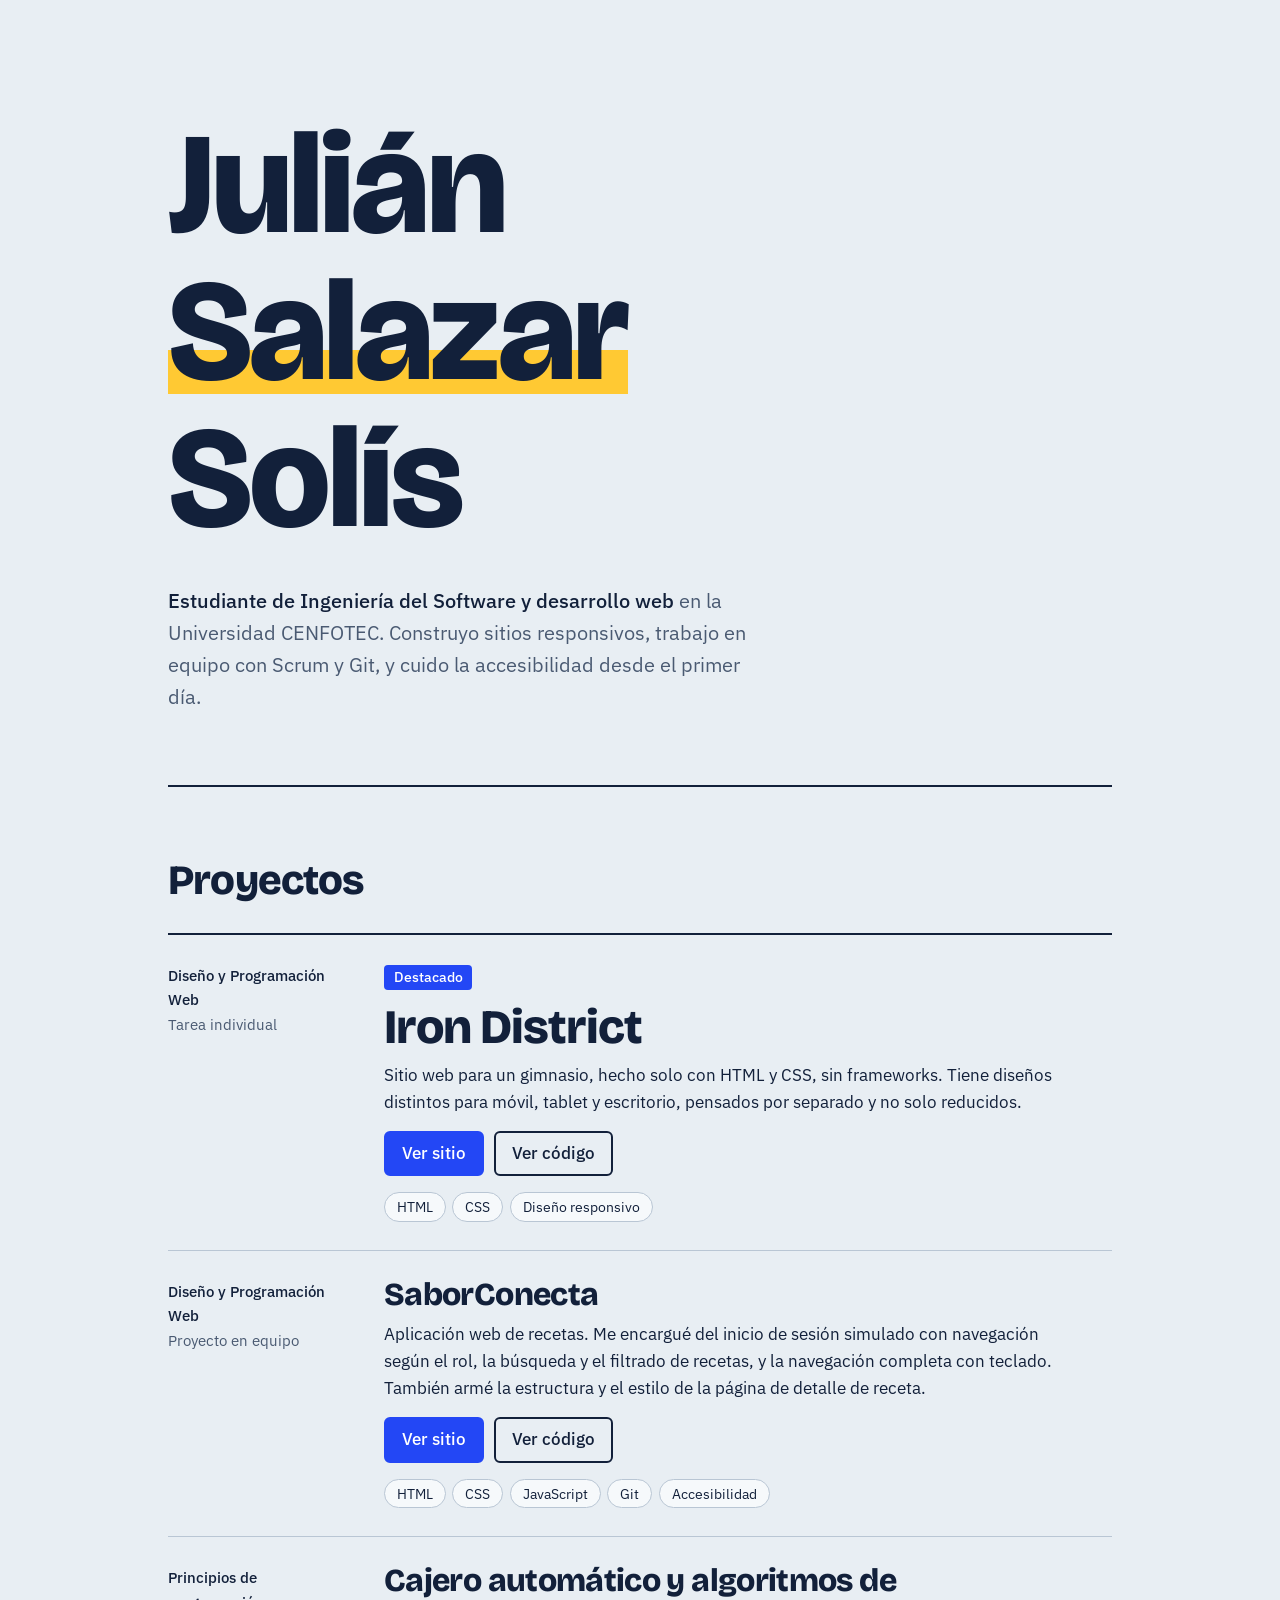
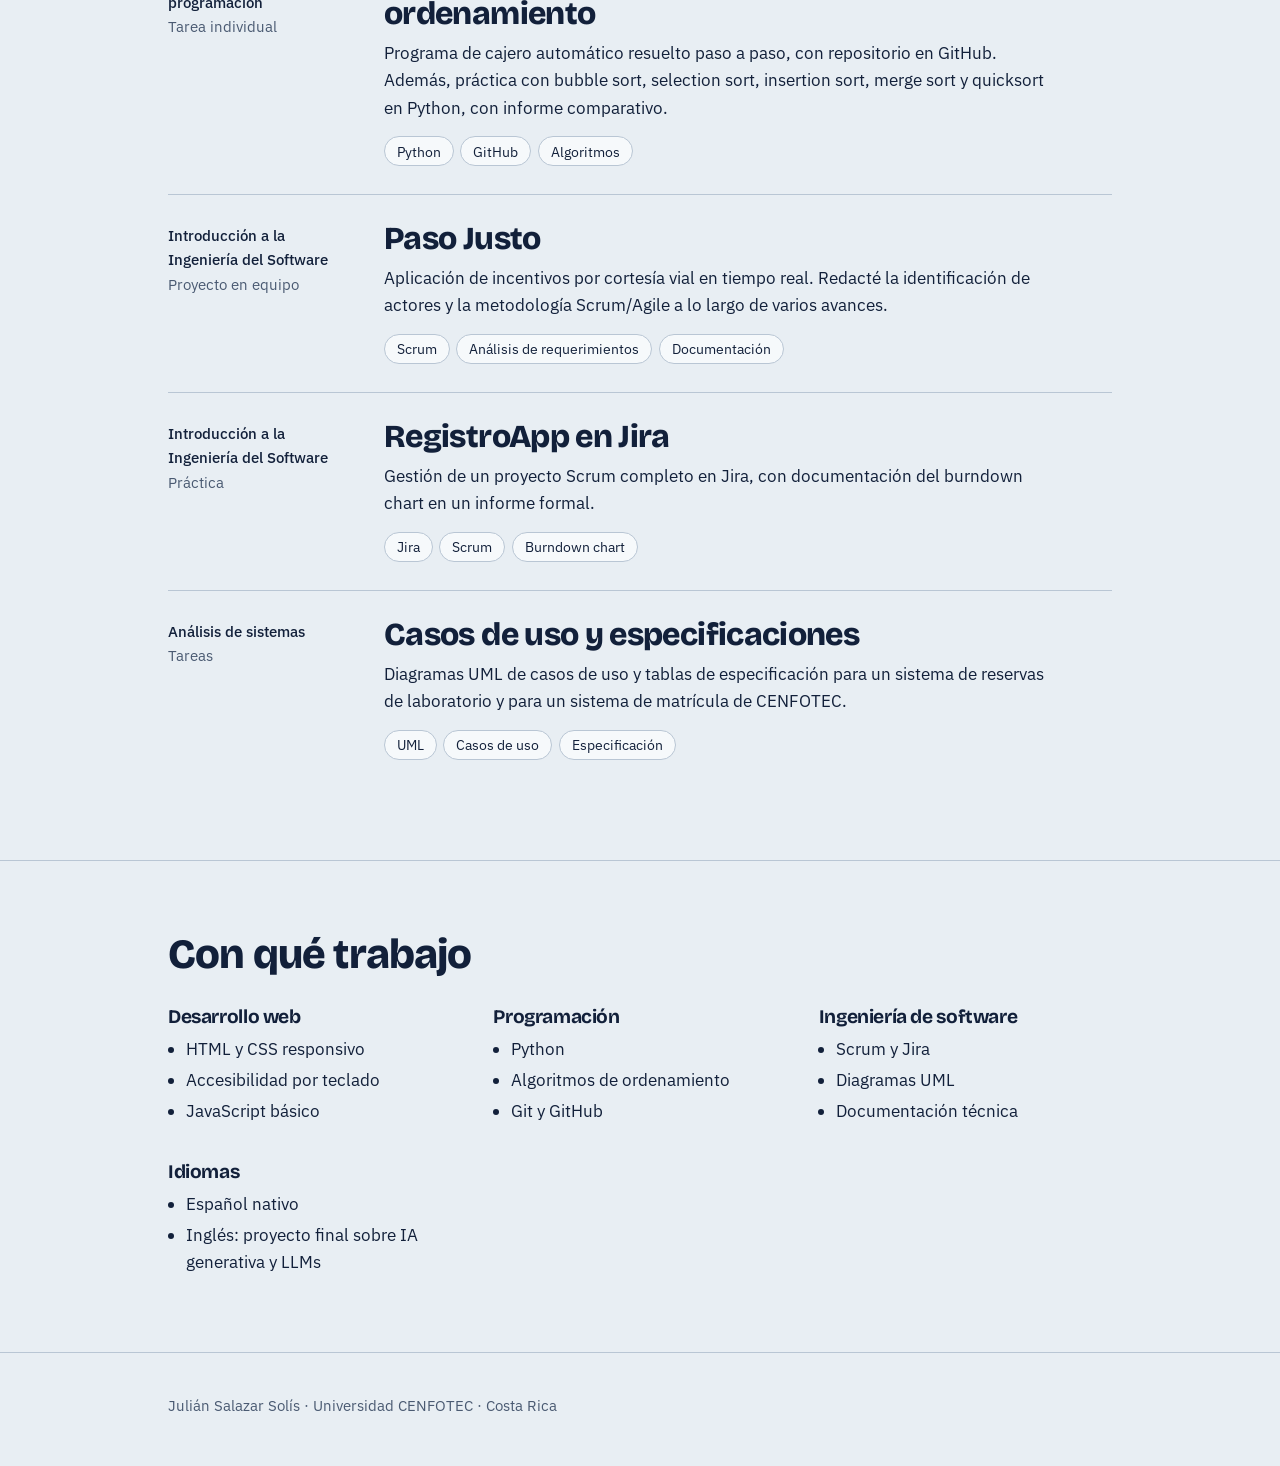
==== index.html @ 99e88f0a "Add files via upload" ====
<!DOCTYPE html>
<html lang="es">
<head>
<meta charset="utf-8">
<meta name="viewport" content="width=device-width, initial-scale=1, viewport-fit=cover">
<title>Julián Salazar Solís · Portafolio</title>
<link rel="preconnect" href="https://fonts.googleapis.com">
<link rel="preconnect" href="https://fonts.gstatic.com" crossorigin>
<link href="https://fonts.googleapis.com/css2?family=Bricolage+Grotesque:opsz,wght@12..96,500;12..96,800&family=IBM+Plex+Sans:wght@400;500&display=swap" rel="stylesheet">
<style>
:root{
  --bg:#E8EEF3; --surface:#F6F9FB; --ink:#12203A; --muted:#4A5A72; --line:#B9C6D4;
  --accent:#2347F5; --accent-ink:#FFFFFF; --signal:#FFC933;
  box-sizing:border-box;
  padding-top:env(safe-area-inset-top,0px); padding-bottom:env(safe-area-inset-bottom,0px);
}
@media (prefers-color-scheme:dark){
  :root:not([data-theme="light"]){--bg:#0F1726; --surface:#16213A; --ink:#E7EDF7; --muted:#9FB0C8; --line:#2B3A57; --accent:#7C93FF; --accent-ink:#0F1726; --signal:#FFC933;}
}
:root[data-theme="dark"]{--bg:#0F1726; --surface:#16213A; --ink:#E7EDF7; --muted:#9FB0C8; --line:#2B3A57; --accent:#7C93FF; --accent-ink:#0F1726; --signal:#FFC933;}
*,*::before,*::after{box-sizing:inherit}
html{scroll-padding-top:env(safe-area-inset-top,0px)}
body{margin:0;background:var(--bg);color:var(--ink);font:400 1.0625rem/1.6 "IBM Plex Sans",system-ui,-apple-system,"Segoe UI",sans-serif;-webkit-font-smoothing:antialiased}
.wrap{max-width:62rem;margin:0 auto;padding:0 1.5rem}
a{color:inherit}
:focus-visible{outline:3px solid var(--accent);outline-offset:3px}
h1,h2,h3{font-family:"Bricolage Grotesque","Helvetica Neue",Arial,sans-serif;margin:0;line-height:1.02;letter-spacing:-.02em}

header.hero{padding:clamp(3rem,9vw,7rem) 0 clamp(2.5rem,6vw,4.5rem);border-bottom:2px solid var(--ink)}
.hero h1{font-weight:800;font-size:clamp(3.2rem,12.5vw,9rem);max-width:12ch}
.hero h1 span{display:block;background:linear-gradient(transparent 62%,var(--signal) 62% 92%,transparent 92%);width:fit-content}
.hero p.lead{max-width:38rem;font-size:1.25rem;color:var(--muted);margin:2rem 0 0}
.hero p.lead strong{color:var(--ink);font-weight:500}

section{padding:clamp(2.5rem,6vw,4.5rem) 0;border-bottom:1px solid var(--line)}
section>.wrap>h2{font-weight:800;font-size:clamp(1.8rem,4vw,2.6rem);margin-bottom:2rem}

.proj{display:grid;grid-template-columns:11rem 1fr;gap:1.5rem 2.5rem;padding:1.75rem 0;border-top:1px solid var(--line)}
.proj:first-of-type{border-top:2px solid var(--ink)}
.proj .meta{color:var(--muted);font-size:.95rem}
.proj .meta b{display:block;color:var(--ink);font-weight:500}
.proj h3{font-weight:800;font-size:clamp(1.5rem,3vw,2rem);margin-bottom:.6rem}
.proj p{margin:0 0 .9rem;max-width:42rem}
.tags{display:flex;flex-wrap:wrap;gap:.4rem;padding:0;margin:0;list-style:none}
.tags li{background:var(--surface);border:1px solid var(--line);border-radius:999px;padding:.15rem .75rem;font-size:.9rem}
.proj.main h3{font-size:clamp(2rem,4.5vw,3rem)}
.proj.main .badge{display:inline-block;background:var(--accent);color:var(--accent-ink);font-weight:500;font-size:.85rem;border-radius:4px;padding:.1rem .6rem;margin-bottom:.8rem}

.skills{display:grid;grid-template-columns:repeat(auto-fit,minmax(15rem,1fr));gap:2rem}
.skills h3{font-size:1.2rem;margin-bottom:.6rem}
.skills ul{margin:0;padding-left:1.1rem}
.skills li{margin:.25rem 0}

footer{padding:2.5rem 0 3rem;color:var(--muted);font-size:.95rem}
.links{display:flex;flex-wrap:wrap;gap:.6rem;margin:0 0 1rem}
.links a{display:inline-block;padding:.45rem 1rem;border:2px solid var(--ink);border-radius:6px;font-weight:500;text-decoration:none}
.links a.primary{background:var(--accent);border-color:var(--accent);color:var(--accent-ink)}
.links a:hover{background:var(--signal);border-color:var(--ink);color:#12203A}
.wide{overflow-x:auto}
@media (max-width:640px){.proj{grid-template-columns:1fr;gap:.6rem}}
@media (prefers-reduced-motion:no-preference){.hero h1 span{animation:wipe .7s ease-out both}@keyframes wipe{from{background-size:0 100%}to{background-size:100% 100%}}}
</style>
</head>
<body>
<div class="wrap">
<header class="hero">
  <h1>Julián <span>Salazar</span> Solís</h1>
  <p class="lead"><strong>Estudiante de Ingeniería del Software y desarrollo web</strong> en la Universidad CENFOTEC. Construyo sitios responsivos, trabajo en equipo con Scrum y Git, y cuido la accesibilidad desde el primer día.</p>
</header>
</div>

<section id="proyectos">
<div class="wrap">
  <h2>Proyectos</h2>

  <article class="proj main">
    <div class="meta"><b>Diseño y Programación Web</b>Tarea individual</div>
    <div>
      <span class="badge">Destacado</span>
      <h3>Iron District</h3>
      <p>Sitio web para un gimnasio, hecho solo con HTML y CSS, sin frameworks. Tiene diseños distintos para móvil, tablet y escritorio, pensados por separado y no solo reducidos.</p>
      <div class="links"><a class="primary" href="iron-district/">Ver sitio</a><a href="https://github.com/julian26-salazar04/julian26-salazar04.github.io">Ver código</a></div>
      <ul class="tags"><li>HTML</li><li>CSS</li><li>Diseño responsivo</li></ul>
    </div>
  </article>

  <article class="proj">
    <div class="meta"><b>Diseño y Programación Web</b>Proyecto en equipo</div>
    <div>
      <h3>SaborConecta</h3>
      <p>Aplicación web de recetas. Me encargué del inicio de sesión simulado con navegación según el rol, la búsqueda y el filtrado de recetas, y la navegación completa con teclado. También armé la estructura y el estilo de la página de detalle de receta.</p>
      <div class="links"><a class="primary" href="saborconecta/">Ver sitio</a><a href="https://github.com/julian26-salazar04/SaborConecta">Ver código</a></div>
      <ul class="tags"><li>HTML</li><li>CSS</li><li>JavaScript</li><li>Git</li><li>Accesibilidad</li></ul>
    </div>
  </article>

  <article class="proj">
    <div class="meta"><b>Principios de programación</b>Tarea individual</div>
    <div>
      <h3>Cajero automático y algoritmos de ordenamiento</h3>
      <p>Programa de cajero automático resuelto paso a paso, con repositorio en GitHub. Además, práctica con bubble sort, selection sort, insertion sort, merge sort y quicksort en Python, con informe comparativo.</p>
      <ul class="tags"><li>Python</li><li>GitHub</li><li>Algoritmos</li></ul>
    </div>
  </article>

  <article class="proj">
    <div class="meta"><b>Introducción a la Ingeniería del Software</b>Proyecto en equipo</div>
    <div>
      <h3>Paso Justo</h3>
      <p>Aplicación de incentivos por cortesía vial en tiempo real. Redacté la identificación de actores y la metodología Scrum/Agile a lo largo de varios avances.</p>
      <ul class="tags"><li>Scrum</li><li>Análisis de requerimientos</li><li>Documentación</li></ul>
    </div>
  </article>

  <article class="proj">
    <div class="meta"><b>Introducción a la Ingeniería del Software</b>Práctica</div>
    <div>
      <h3>RegistroApp en Jira</h3>
      <p>Gestión de un proyecto Scrum completo en Jira, con documentación del burndown chart en un informe formal.</p>
      <ul class="tags"><li>Jira</li><li>Scrum</li><li>Burndown chart</li></ul>
    </div>
  </article>

  <article class="proj">
    <div class="meta"><b>Análisis de sistemas</b>Tareas</div>
    <div>
      <h3>Casos de uso y especificaciones</h3>
      <p>Diagramas UML de casos de uso y tablas de especificación para un sistema de reservas de laboratorio y para un sistema de matrícula de CENFOTEC.</p>
      <ul class="tags"><li>UML</li><li>Casos de uso</li><li>Especificación</li></ul>
    </div>
  </article>
</div>
</section>

<section id="habilidades">
<div class="wrap">
  <h2>Con qué trabajo</h2>
  <div class="skills">
    <div><h3>Desarrollo web</h3><ul><li>HTML y CSS responsivo</li><li>Accesibilidad por teclado</li><li>JavaScript básico</li></ul></div>
    <div><h3>Programación</h3><ul><li>Python</li><li>Algoritmos de ordenamiento</li><li>Git y GitHub</li></ul></div>
    <div><h3>Ingeniería de software</h3><ul><li>Scrum y Jira</li><li>Diagramas UML</li><li>Documentación técnica</li></ul></div>
    <div><h3>Idiomas</h3><ul><li>Español nativo</li><li>Inglés: proyecto final sobre IA generativa y LLMs</li></ul></div>
  </div>
</div>
</section>

<footer>
<div class="wrap">Julián Salazar Solís · Universidad CENFOTEC · Costa Rica</div>
</footer>
</body>
</html>
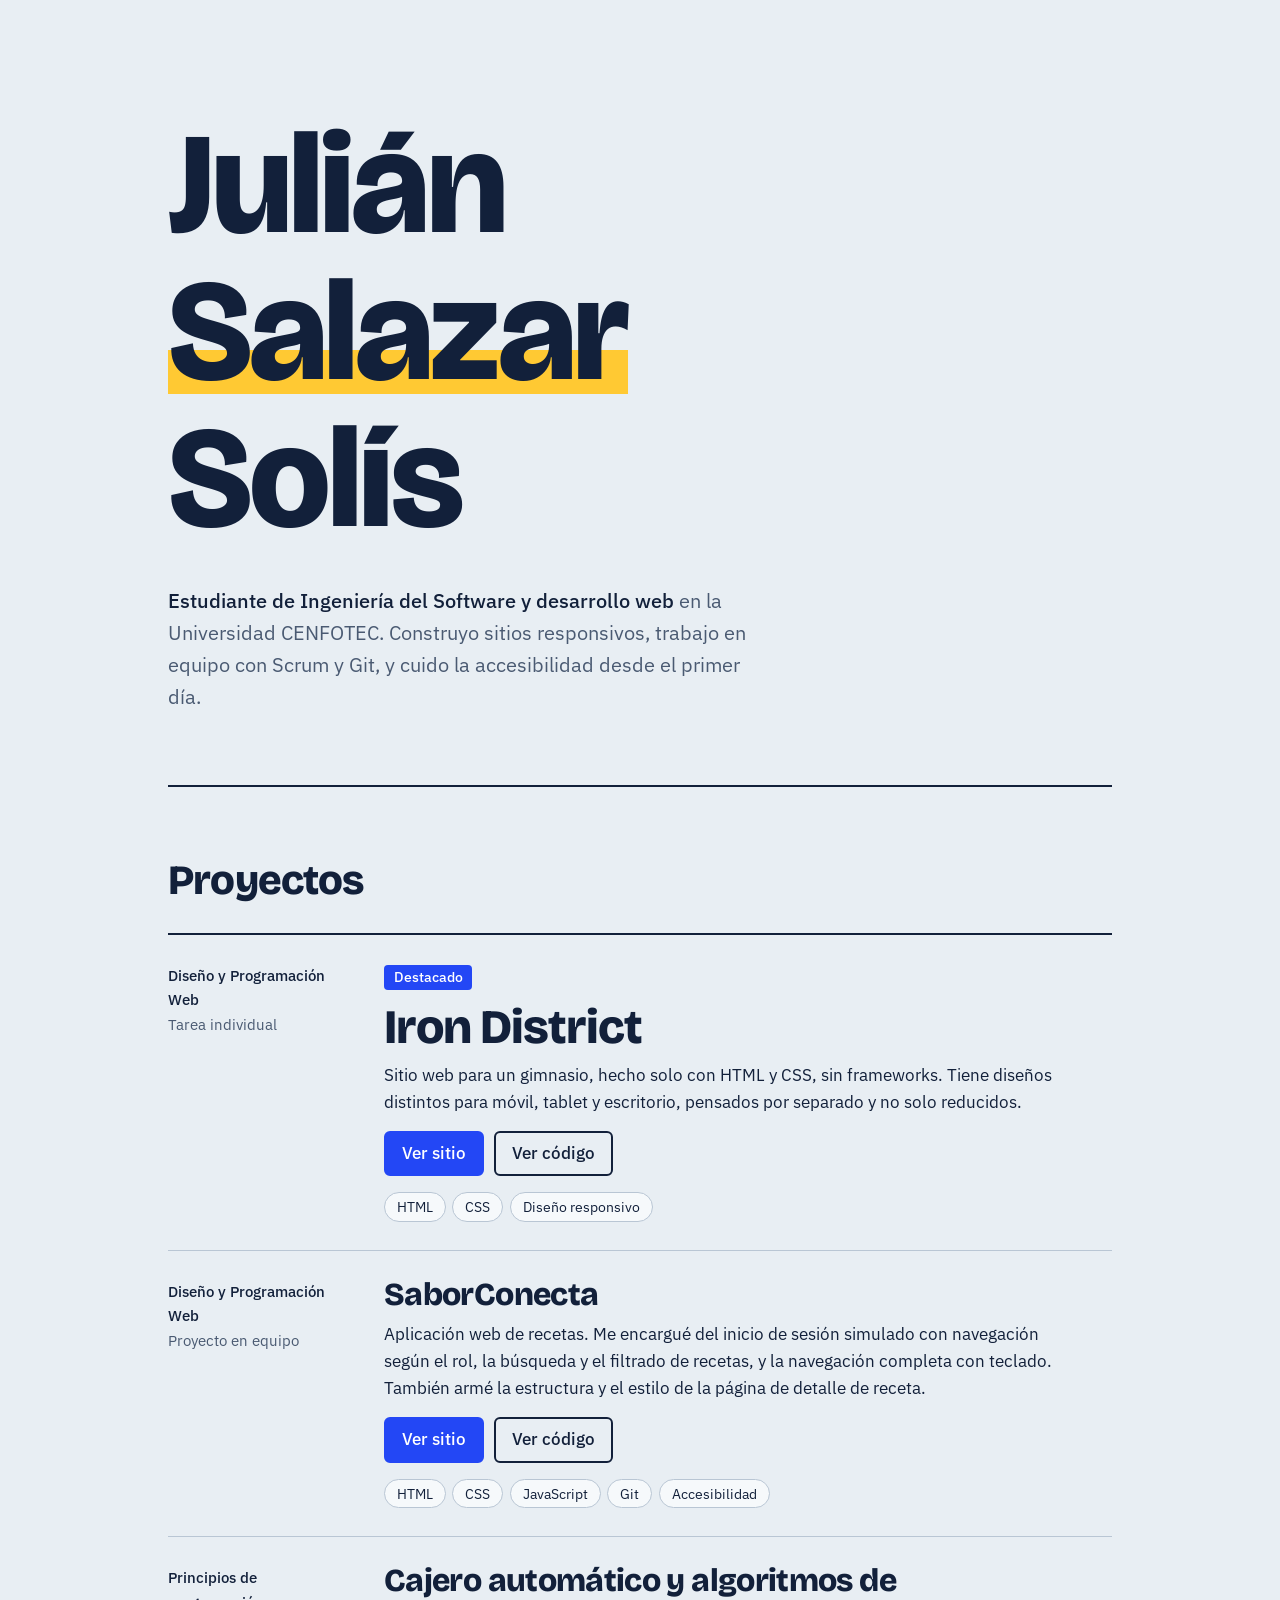
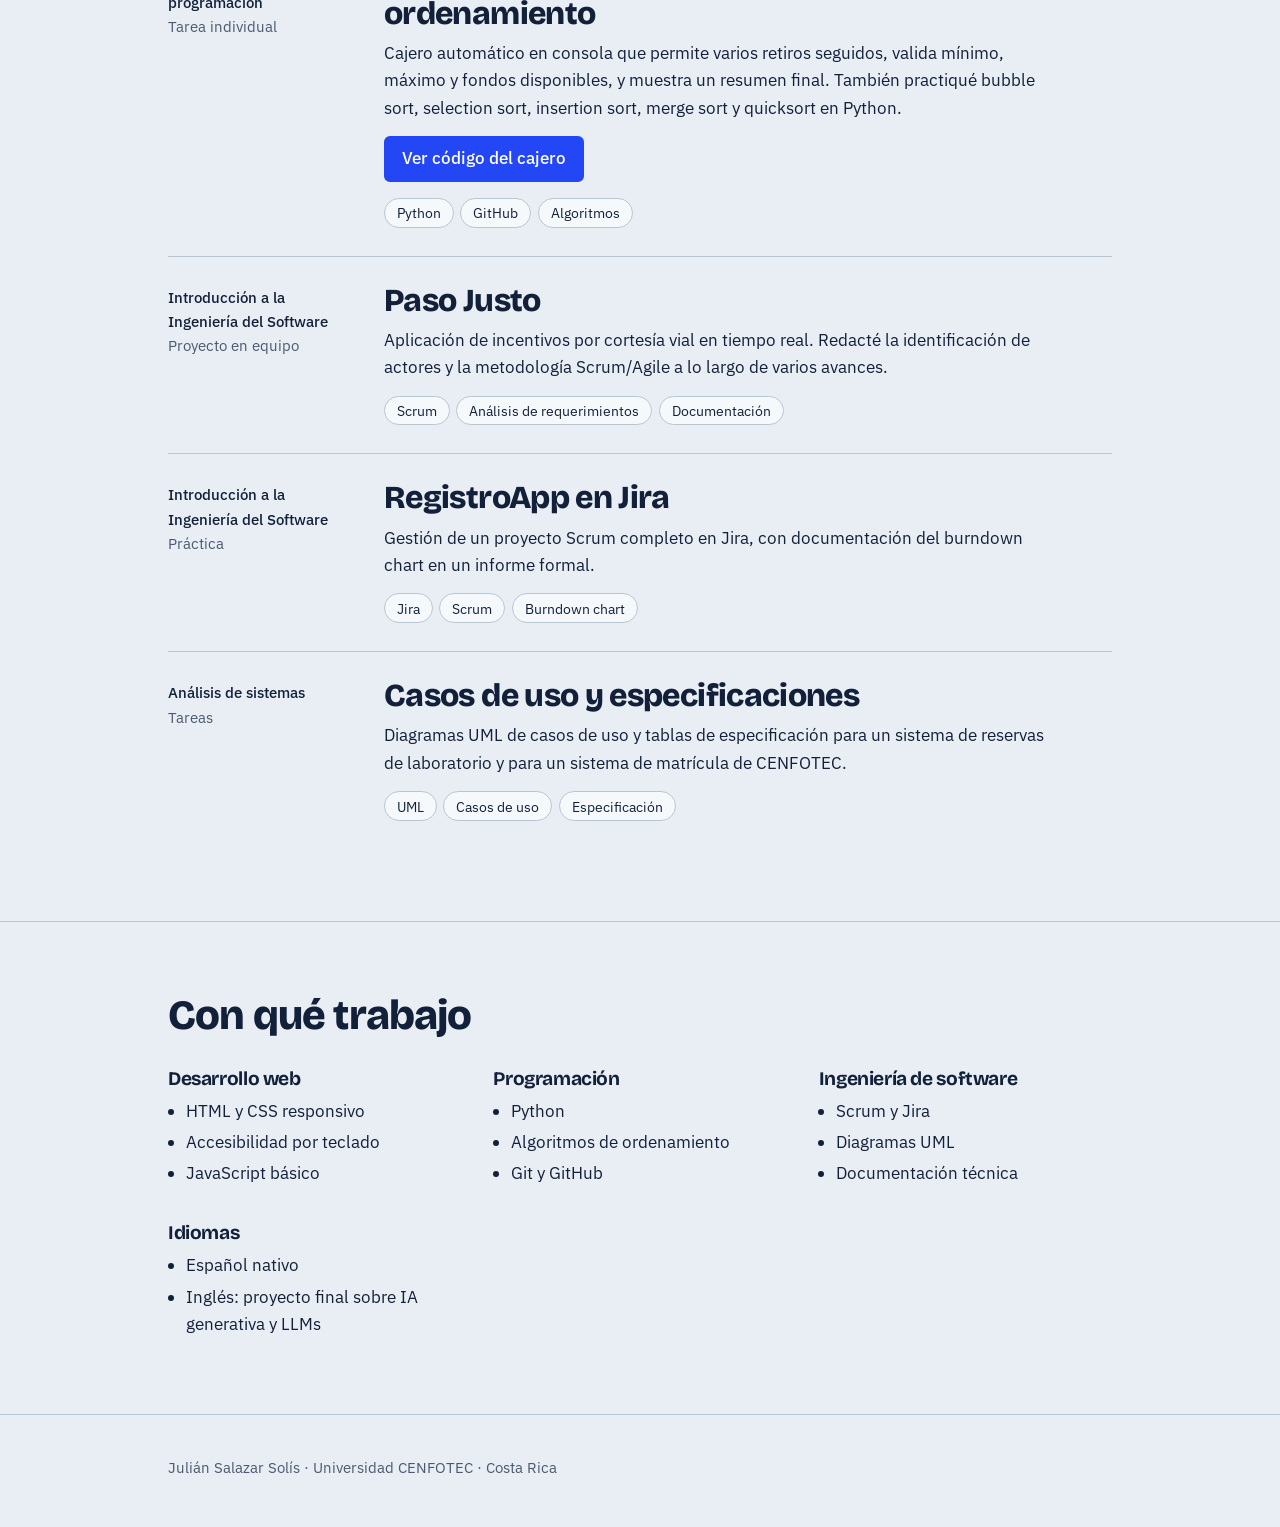
==== commit 80b5901c: "Update index.html" ====
--- a/index.html
+++ b/index.html
@@ -79,7 +79,7 @@
       <span class="badge">Destacado</span>
       <h3>Iron District</h3>
       <p>Sitio web para un gimnasio, hecho solo con HTML y CSS, sin frameworks. Tiene diseños distintos para móvil, tablet y escritorio, pensados por separado y no solo reducidos.</p>
-      <div class="links"><a class="primary" href="iron-district/">Ver sitio</a><a href="https://github.com/julian26-salazar04/julian26-salazar04.github.io">Ver código</a></div>
+      <div class="links"><a class="primary" href="iron-district/">Ver sitio</a><a href="https://github.com/julian26-salazar04/julian26-salazar04.github-io/tree/main/iron-district">Ver código</a></div>
       <ul class="tags"><li>HTML</li><li>CSS</li><li>Diseño responsivo</li></ul>
     </div>
   </article>
@@ -98,7 +98,8 @@
     <div class="meta"><b>Principios de programación</b>Tarea individual</div>
     <div>
       <h3>Cajero automático y algoritmos de ordenamiento</h3>
-      <p>Programa de cajero automático resuelto paso a paso, con repositorio en GitHub. Además, práctica con bubble sort, selection sort, insertion sort, merge sort y quicksort en Python, con informe comparativo.</p>
+      <p>Cajero automático en consola que permite varios retiros seguidos, valida mínimo, máximo y fondos disponibles, y muestra un resumen final. También practiqué bubble sort, selection sort, insertion sort, merge sort y quicksort en Python.</p>
+      <div class="links"><a class="primary" href="https://github.com/julian26-salazar04/julian26-salazar04.github.io/tree/main/python/cajero-automatico">Ver código del cajero</a></div>
       <ul class="tags"><li>Python</li><li>GitHub</li><li>Algoritmos</li></ul>
     </div>
   </article>
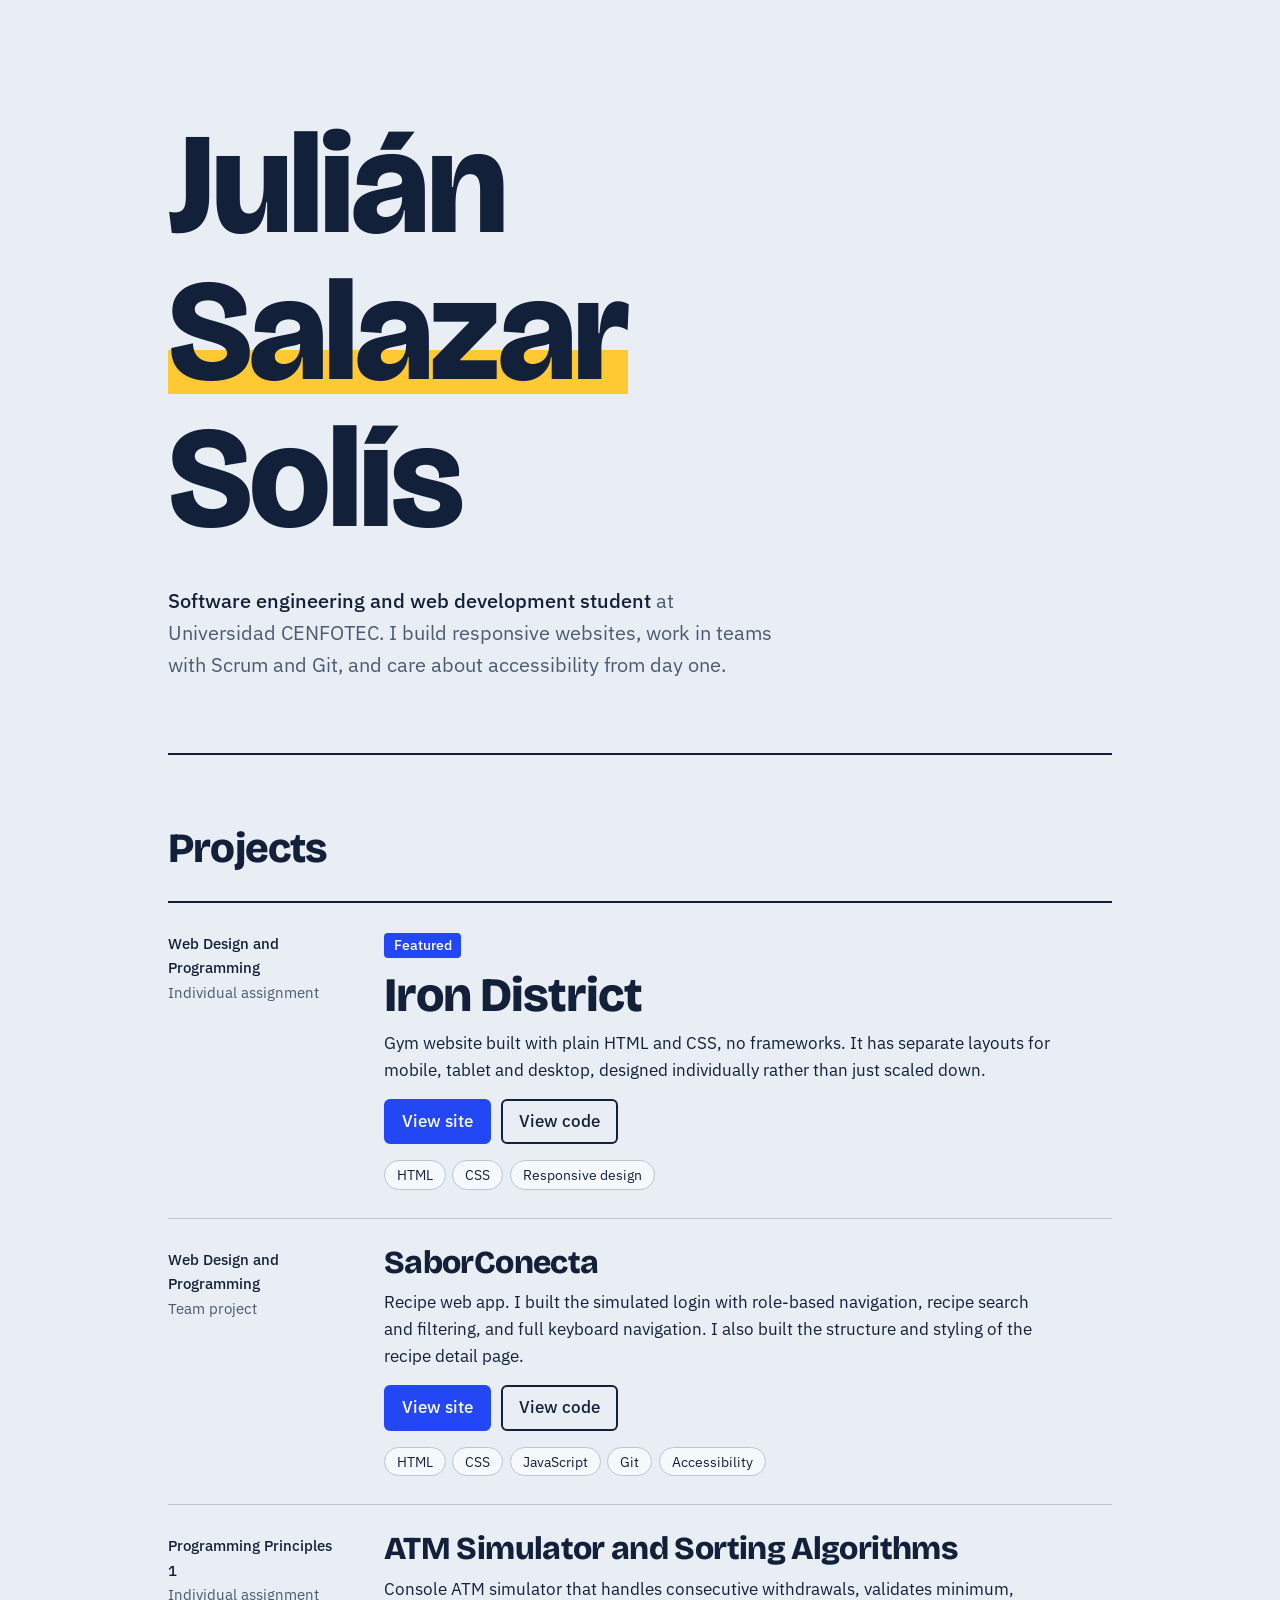
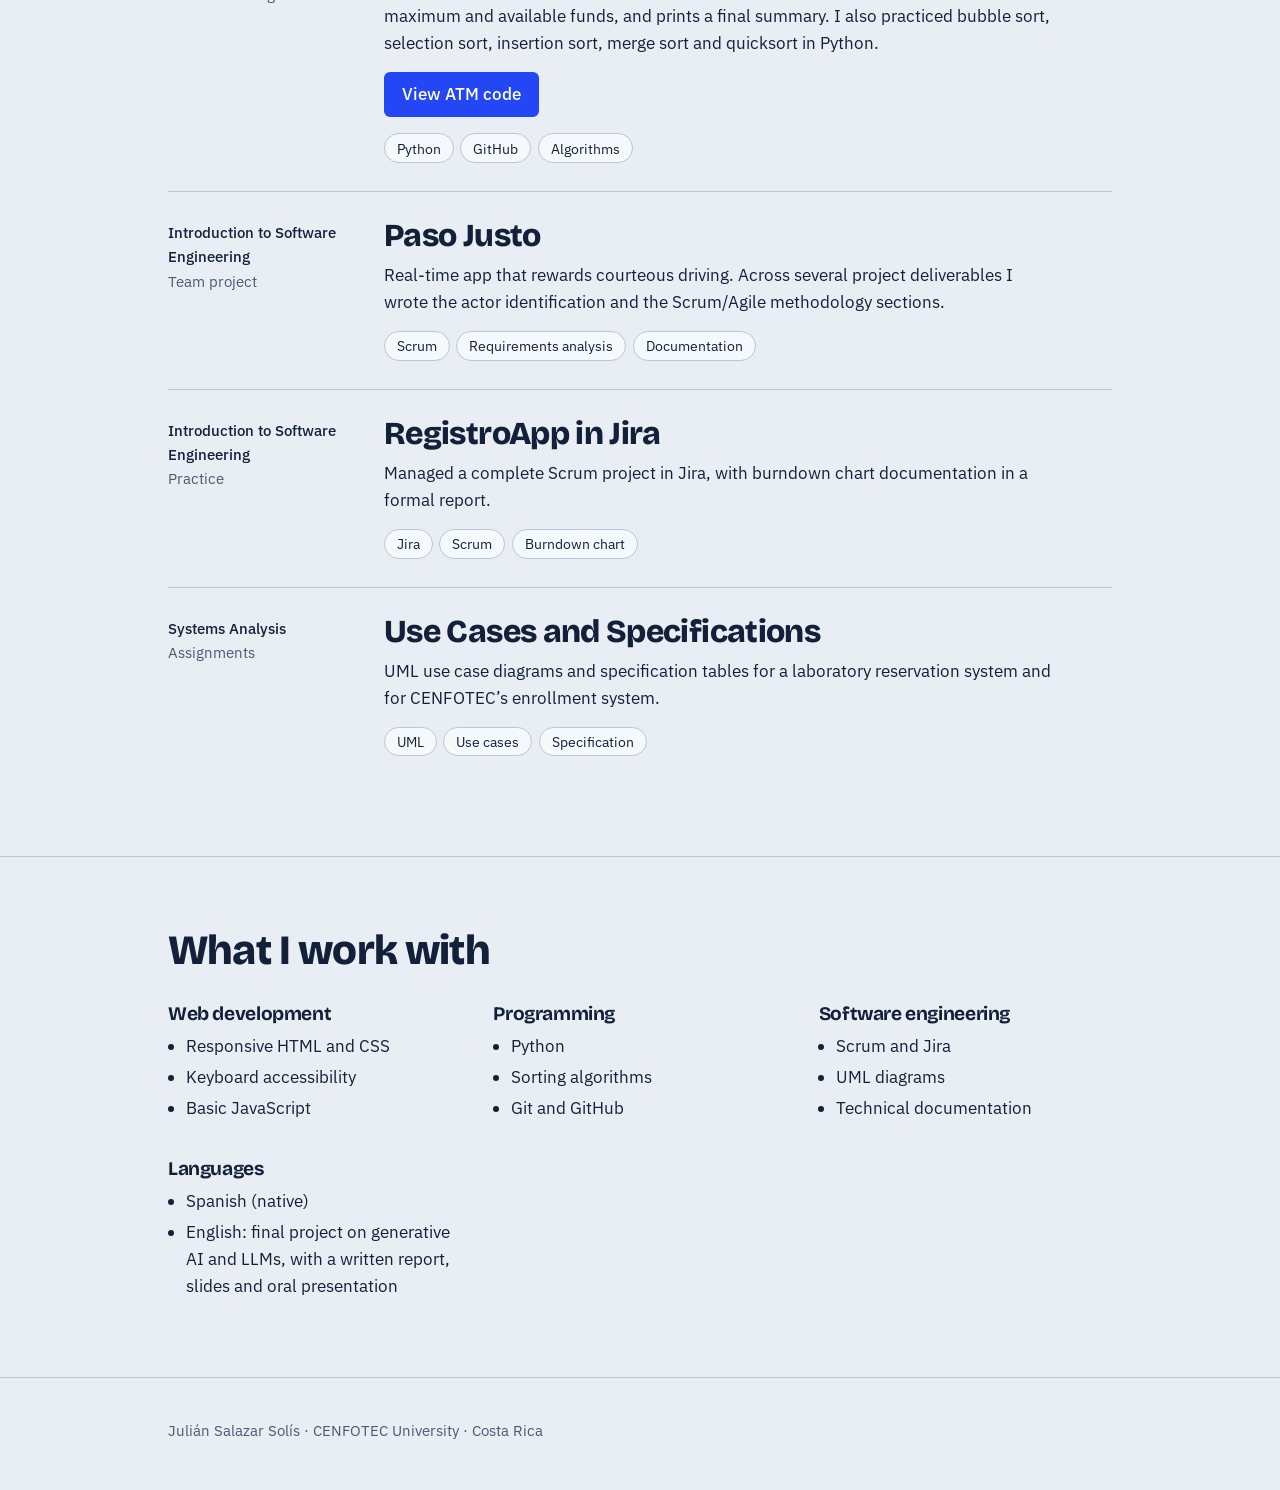
==== commit e819844e: "Update index.html" ====
--- a/index.html
+++ b/index.html
@@ -1,9 +1,9 @@
 <!DOCTYPE html>
-<html lang="es">
+<html lang="en">
 <head>
 <meta charset="utf-8">
 <meta name="viewport" content="width=device-width, initial-scale=1, viewport-fit=cover">
-<title>Julián Salazar Solís · Portafolio</title>
+<title>Julián Salazar Solís · Portfolio</title>
 <link rel="preconnect" href="https://fonts.googleapis.com">
 <link rel="preconnect" href="https://fonts.gstatic.com" crossorigin>
 <link href="https://fonts.googleapis.com/css2?family=Bricolage+Grotesque:opsz,wght@12..96,500;12..96,800&family=IBM+Plex+Sans:wght@400;500&display=swap" rel="stylesheet">
@@ -65,88 +65,88 @@
 <div class="wrap">
 <header class="hero">
   <h1>Julián <span>Salazar</span> Solís</h1>
-  <p class="lead"><strong>Estudiante de Ingeniería del Software y desarrollo web</strong> en la Universidad CENFOTEC. Construyo sitios responsivos, trabajo en equipo con Scrum y Git, y cuido la accesibilidad desde el primer día.</p>
+  <p class="lead"><strong>Software engineering and web development student</strong> at Universidad CENFOTEC. I build responsive websites, work in teams with Scrum and Git, and care about accessibility from day one.</p>
 </header>
 </div>
 
-<section id="proyectos">
+<section id="projects">
 <div class="wrap">
-  <h2>Proyectos</h2>
+  <h2>Projects</h2>
 
   <article class="proj main">
-    <div class="meta"><b>Diseño y Programación Web</b>Tarea individual</div>
+    <div class="meta"><b>Web Design and Programming</b>Individual assignment</div>
     <div>
-      <span class="badge">Destacado</span>
+      <span class="badge">Featured</span>
       <h3>Iron District</h3>
-      <p>Sitio web para un gimnasio, hecho solo con HTML y CSS, sin frameworks. Tiene diseños distintos para móvil, tablet y escritorio, pensados por separado y no solo reducidos.</p>
-      <div class="links"><a class="primary" href="iron-district/">Ver sitio</a><a href="https://github.com/julian26-salazar04/julian26-salazar04.github-io/tree/main/iron-district">Ver código</a></div>
-      <ul class="tags"><li>HTML</li><li>CSS</li><li>Diseño responsivo</li></ul>
+      <p>Gym website built with plain HTML and CSS, no frameworks. It has separate layouts for mobile, tablet and desktop, designed individually rather than just scaled down.</p>
+      <div class="links"><a class="primary" href="iron-district/">View site</a><a href="https://github.com/julian26-salazar04/julian26-salazar04.github.io/tree/main/iron-district">View code</a></div>
+      <ul class="tags"><li>HTML</li><li>CSS</li><li>Responsive design</li></ul>
     </div>
   </article>
 
   <article class="proj">
-    <div class="meta"><b>Diseño y Programación Web</b>Proyecto en equipo</div>
+    <div class="meta"><b>Web Design and Programming</b>Team project</div>
     <div>
       <h3>SaborConecta</h3>
-      <p>Aplicación web de recetas. Me encargué del inicio de sesión simulado con navegación según el rol, la búsqueda y el filtrado de recetas, y la navegación completa con teclado. También armé la estructura y el estilo de la página de detalle de receta.</p>
-      <div class="links"><a class="primary" href="saborconecta/">Ver sitio</a><a href="https://github.com/julian26-salazar04/SaborConecta">Ver código</a></div>
-      <ul class="tags"><li>HTML</li><li>CSS</li><li>JavaScript</li><li>Git</li><li>Accesibilidad</li></ul>
+      <p>Recipe web app. I built the simulated login with role-based navigation, recipe search and filtering, and full keyboard navigation. I also built the structure and styling of the recipe detail page.</p>
+      <div class="links"><a class="primary" href="saborconecta/">View site</a><a href="https://github.com/julian26-salazar04/SaborConecta">View code</a></div>
+      <ul class="tags"><li>HTML</li><li>CSS</li><li>JavaScript</li><li>Git</li><li>Accessibility</li></ul>
     </div>
   </article>
 
   <article class="proj">
-    <div class="meta"><b>Principios de programación</b>Tarea individual</div>
+    <div class="meta"><b>Programming Principles 1</b>Individual assignment</div>
     <div>
-      <h3>Cajero automático y algoritmos de ordenamiento</h3>
-      <p>Cajero automático en consola que permite varios retiros seguidos, valida mínimo, máximo y fondos disponibles, y muestra un resumen final. También practiqué bubble sort, selection sort, insertion sort, merge sort y quicksort en Python.</p>
-      <div class="links"><a class="primary" href="https://github.com/julian26-salazar04/julian26-salazar04.github.io/tree/main/python/cajero-automatico">Ver código del cajero</a></div>
-      <ul class="tags"><li>Python</li><li>GitHub</li><li>Algoritmos</li></ul>
+      <h3>ATM Simulator and Sorting Algorithms</h3>
+      <p>Console ATM simulator that handles consecutive withdrawals, validates minimum, maximum and available funds, and prints a final summary. I also practiced bubble sort, selection sort, insertion sort, merge sort and quicksort in Python.</p>
+      <div class="links"><a class="primary" href="https://github.com/julian26-salazar04/julian26-salazar04.github.io/tree/main/python/cajero-automatico">View ATM code</a></div>
+      <ul class="tags"><li>Python</li><li>GitHub</li><li>Algorithms</li></ul>
     </div>
   </article>
 
   <article class="proj">
-    <div class="meta"><b>Introducción a la Ingeniería del Software</b>Proyecto en equipo</div>
+    <div class="meta"><b>Introduction to Software Engineering</b>Team project</div>
     <div>
       <h3>Paso Justo</h3>
-      <p>Aplicación de incentivos por cortesía vial en tiempo real. Redacté la identificación de actores y la metodología Scrum/Agile a lo largo de varios avances.</p>
-      <ul class="tags"><li>Scrum</li><li>Análisis de requerimientos</li><li>Documentación</li></ul>
+      <p>Real-time app that rewards courteous driving. Across several project deliverables I wrote the actor identification and the Scrum/Agile methodology sections.</p>
+      <ul class="tags"><li>Scrum</li><li>Requirements analysis</li><li>Documentation</li></ul>
     </div>
   </article>
 
   <article class="proj">
-    <div class="meta"><b>Introducción a la Ingeniería del Software</b>Práctica</div>
+    <div class="meta"><b>Introduction to Software Engineering</b>Practice</div>
     <div>
-      <h3>RegistroApp en Jira</h3>
-      <p>Gestión de un proyecto Scrum completo en Jira, con documentación del burndown chart en un informe formal.</p>
+      <h3>RegistroApp in Jira</h3>
+      <p>Managed a complete Scrum project in Jira, with burndown chart documentation in a formal report.</p>
       <ul class="tags"><li>Jira</li><li>Scrum</li><li>Burndown chart</li></ul>
     </div>
   </article>
 
   <article class="proj">
-    <div class="meta"><b>Análisis de sistemas</b>Tareas</div>
+    <div class="meta"><b>Systems Analysis</b>Assignments</div>
     <div>
-      <h3>Casos de uso y especificaciones</h3>
-      <p>Diagramas UML de casos de uso y tablas de especificación para un sistema de reservas de laboratorio y para un sistema de matrícula de CENFOTEC.</p>
-      <ul class="tags"><li>UML</li><li>Casos de uso</li><li>Especificación</li></ul>
+      <h3>Use Cases and Specifications</h3>
+      <p>UML use case diagrams and specification tables for a laboratory reservation system and for CENFOTEC’s enrollment system.</p>
+      <ul class="tags"><li>UML</li><li>Use cases</li><li>Specification</li></ul>
     </div>
   </article>
 </div>
 </section>
 
-<section id="habilidades">
+<section id="skills">
 <div class="wrap">
-  <h2>Con qué trabajo</h2>
+  <h2>What I work with</h2>
   <div class="skills">
-    <div><h3>Desarrollo web</h3><ul><li>HTML y CSS responsivo</li><li>Accesibilidad por teclado</li><li>JavaScript básico</li></ul></div>
-    <div><h3>Programación</h3><ul><li>Python</li><li>Algoritmos de ordenamiento</li><li>Git y GitHub</li></ul></div>
-    <div><h3>Ingeniería de software</h3><ul><li>Scrum y Jira</li><li>Diagramas UML</li><li>Documentación técnica</li></ul></div>
-    <div><h3>Idiomas</h3><ul><li>Español nativo</li><li>Inglés: proyecto final sobre IA generativa y LLMs</li></ul></div>
+    <div><h3>Web development</h3><ul><li>Responsive HTML and CSS</li><li>Keyboard accessibility</li><li>Basic JavaScript</li></ul></div>
+    <div><h3>Programming</h3><ul><li>Python</li><li>Sorting algorithms</li><li>Git and GitHub</li></ul></div>
+    <div><h3>Software engineering</h3><ul><li>Scrum and Jira</li><li>UML diagrams</li><li>Technical documentation</li></ul></div>
+    <div><h3>Languages</h3><ul><li>Spanish (native)</li><li>English: final project on generative AI and LLMs, with a written report, slides and oral presentation</li></ul></div>
   </div>
 </div>
 </section>
 
 <footer>
-<div class="wrap">Julián Salazar Solís · Universidad CENFOTEC · Costa Rica</div>
+<div class="wrap">Julián Salazar Solís · CENFOTEC University · Costa Rica</div>
 </footer>
 </body>
 </html>
